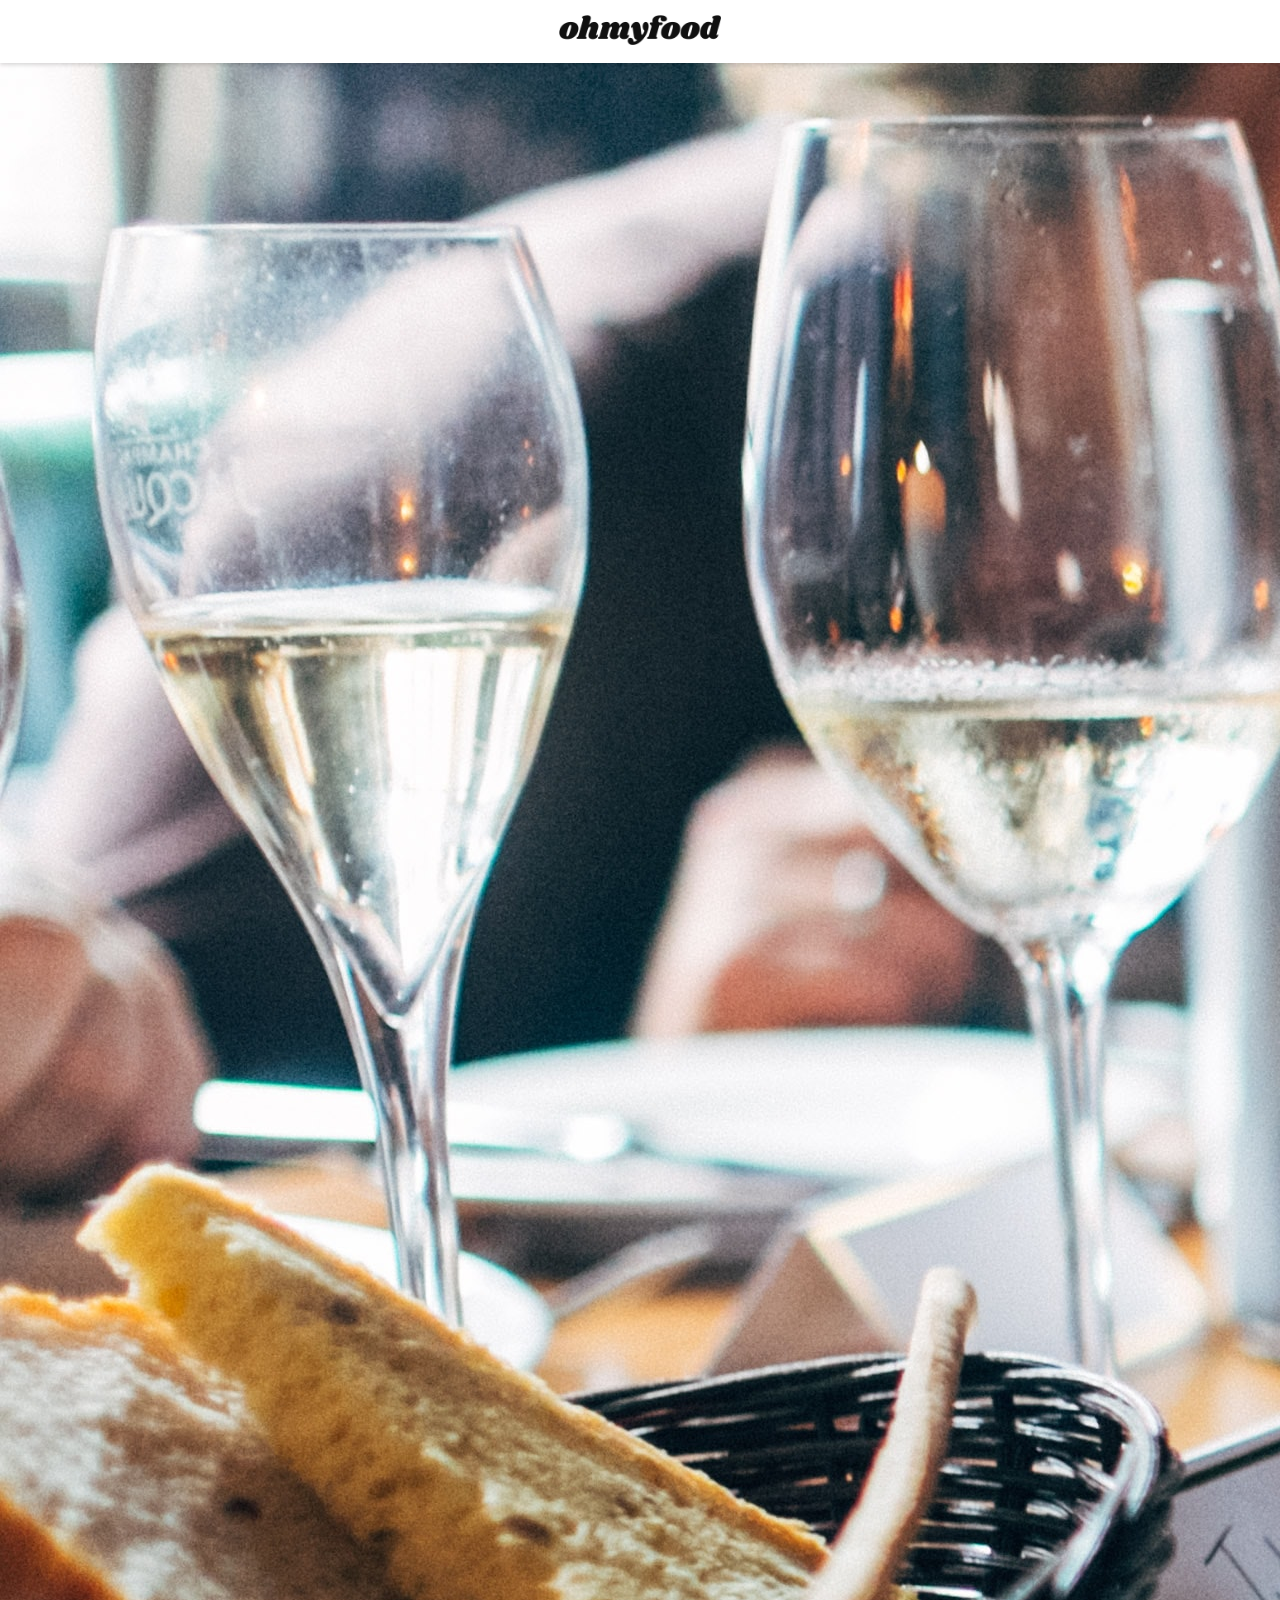
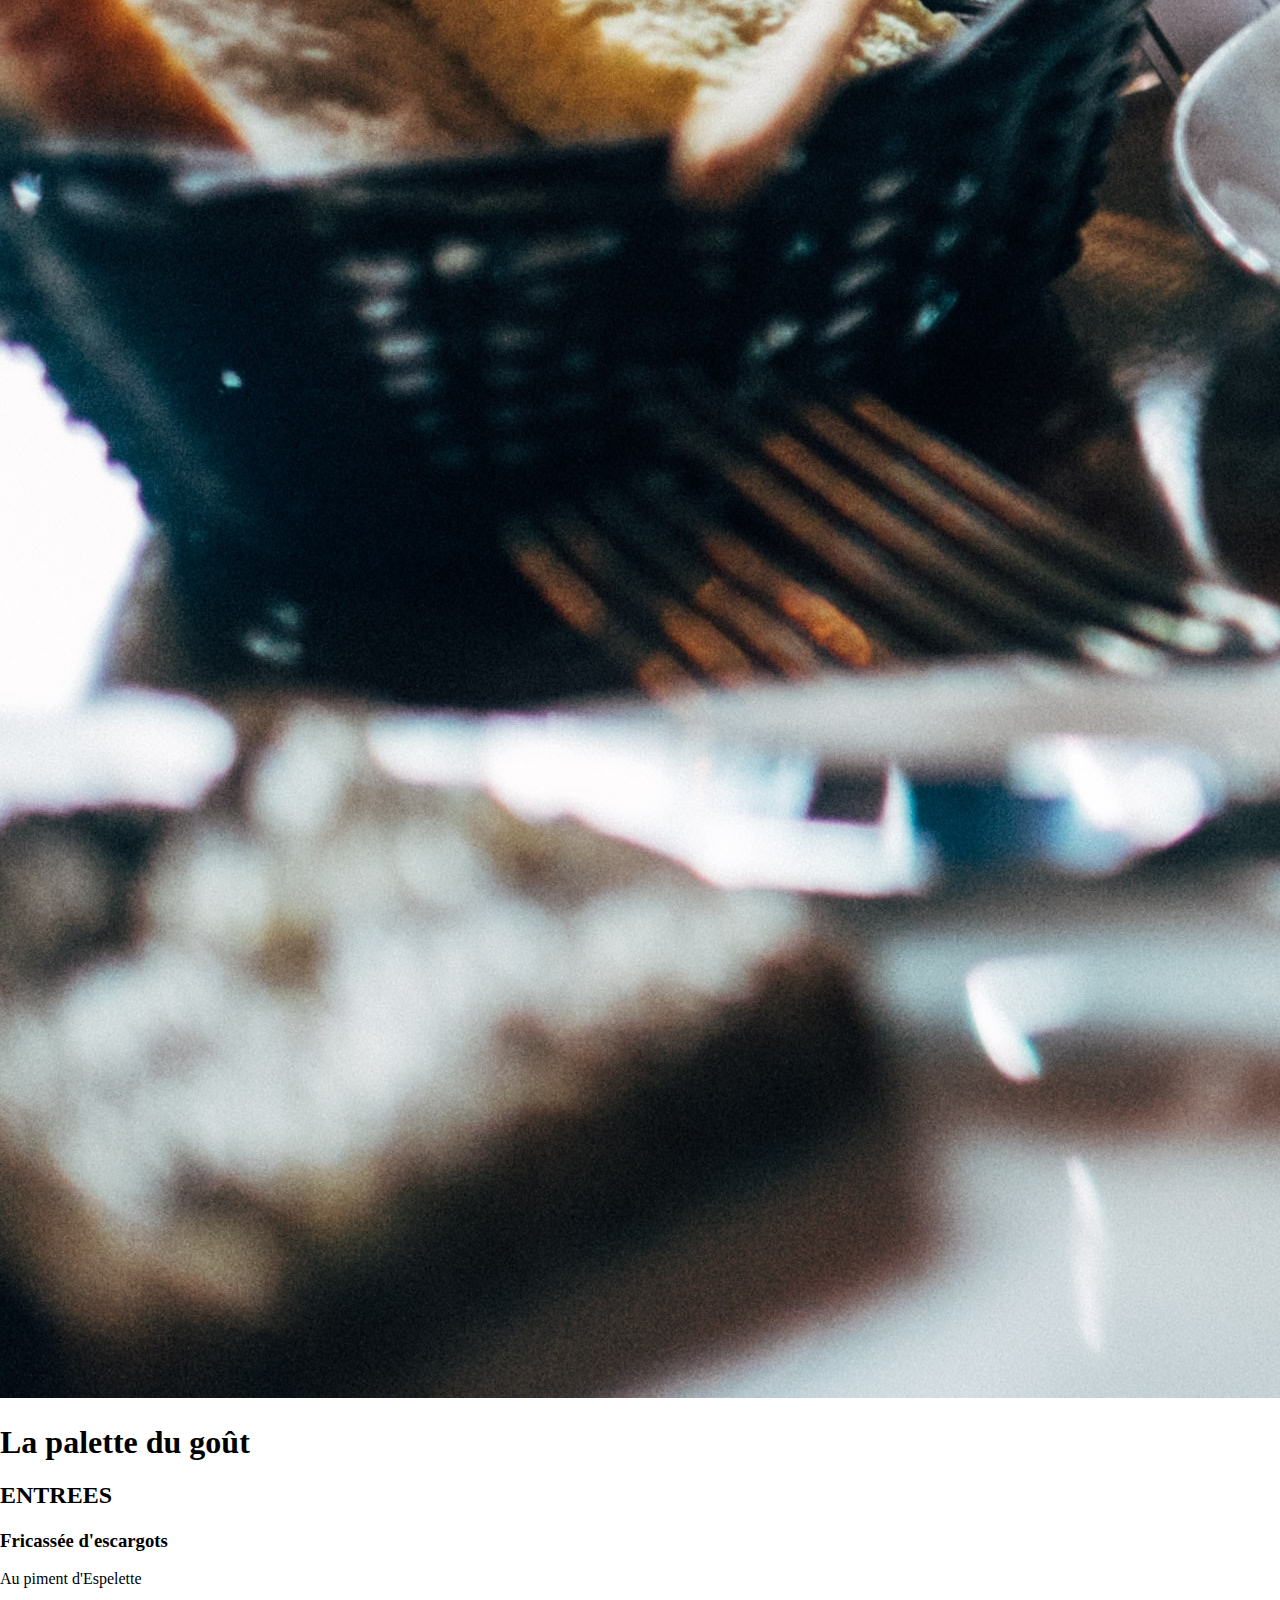
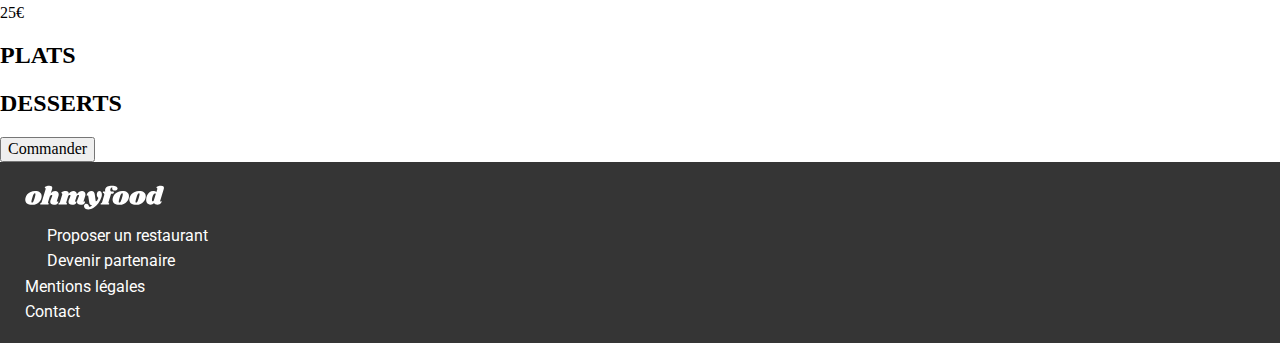
==== menu-1.html @ ca92b1a7 "créé première page du menu.html" ====
<!DOCTYPE html>
<html lang="en">
<head>
    <meta charset="UTF-8">
    <meta name="viewport" content="width=device-width, initial-scale=1.0">
    <title>Menu-La palette du goût</title>
    <link rel="stylesheet" href="Assets/CSS/style.css">
    <link rel="stylesheet" href="https://cdnjs.cloudflare.com/ajax/libs/font-awesome/6.2.1/css/all.min.css"
        integrity="sha512-MV7K8+y+gLIBoVD59lQIYicR65iaqukzvf/nwasF0nqhPay5w/9lJmVM2hMDcnK1OnMGCdVK+iQrJ7lzPJQd1w=="
        crossorigin="anonymous" referrerpolicy="no-referrer" />
        <link rel="preconnect" href="https://fonts.googleapis.com">
        <link rel="preconnect" href="https://fonts.gstatic.com" crossorigin>
        <link href="https://fonts.googleapis.com/css2?family=Shrikhand&display=swap" rel="stylesheet">
        <link rel="preconnect" href="https://fonts.googleapis.com">
        <link rel="preconnect" href="https://fonts.gstatic.com" crossorigin>
        <link href="https://fonts.googleapis.com/css2?family=Roboto:ital,wght@0,100;0,300;0,400;0,500;0,700;0,900;1,100;1,300;1,400;1,500;1,700;1,900&family=Shrikhand&display=swap" rel="stylesheet">
</head>

<body>
    <header class="header__container">
        <a href="index.html" class="header__arrow">
            <i class="fa-solid fa-arrow-left"></i>
        </a>
        <div class="header__logo">
            <img class="header__logo--img" src="Assets/images/logo/ohmyfood.png" alt="Logo du site OhMyFood">
        </div>
        
    </header>
    <main>
        <section class="banner">
            <img class="banner__img" src="Assets/images/restaurants/jay-wennington-N_Y88TWmGwA-unsplash.jpg" alt="photo d'aun plat">
        </section>

        <section class="menu-container">
            <div class="menu__title">
                <h1 class="menu__title--header">La palette du goût</h1>
                
                <div class="menu__title--icon">
                    <label class="article-icon">
                        <input type="checkbox">
                        <i class="fa-regular fa-heart"></i>
                    </label>
                </div>
            </div>

            <div class="menu">
                <div class="headline">
                    <h2 class="headline__title">ENTREES</h2>
                    <div class="headline__underline"></div>
                </div>
                <article class="card">
                    <div class="card__txt">
                        <h3>Fricassée d'escargots</h3>
                        <p>Au piment d'Espelette </p>
                    </div>
                    <div class="card__price">
                        <p>25€</p>
                    </div>
                    <div class="card__show">
                        <i class="fa-solid fa-circle-check"></i>
                    </div>
                </article>
                
            </div>
            <div class="menu">
                <div class="headline">
                    <h2 class="headline__title">PLATS</h2>
                    <div class="headline__underline"></div>
                </div>
            </div>

            <div class="menu">
                <div class="headline">
                    <h2 class="headline__title">DESSERTS</h2>
                    <div class="headline__underline"></div>
                </div>
            </div>

            <button class="menu__button" type="button">
                Commander
            </button>
        </section>
    </main>


    <footer class="footer">
        <img class="footer__img" src="Assets/images/logo/ohmyfood@2x-copy-WHITE.svg" alt="logo du site OhMyFood">
        <ul class="footer__un">
            <li class="footer__list"> 
                <div class="footer__list--icon">
                <i class="fa-solid fa-utensils"></i>
                </div>
                Proposer un restaurant
            </li>

            <li class="footer__list">
                <div class="footer__list--icon">
                <i class="fa-solid fa-handshake-angle"></i>
                </div>
                Devenir partenaire
            </li>
            <li class="footer__list">Mentions légales</li>
            <li class="footer__list"><a class="contact" href="mailto:contact@ohmyfood.com">Contact</a></li>
        </ul>

    </footer>
</body>
</html>
---- Assets/CSS/style.css ----
/*! normalize.css v8.0.1 | MIT License | github.com/necolas/normalize.css */
/* Document
   ========================================================================== */
/**
 * 1. Correct the line height in all browsers.
 * 2. Prevent adjustments of font size after orientation changes in iOS.
 */
html {
  line-height: 1.15; /* 1 */
  -webkit-text-size-adjust: 100%; /* 2 */
}

/* Sections
   ========================================================================== */
/**
 * Remove the margin in all browsers.
 */
body {
  margin: 0;
}

/**
 * Render the `main` element consistently in IE.
 */
main {
  display: block;
}

/**
 * Correct the font size and margin on `h1` elements within `section` and
 * `article` contexts in Chrome, Firefox, and Safari.
 */
h1 {
  font-size: 2em;
  margin: 0.67em 0;
}

/* Grouping content
   ========================================================================== */
/**
 * 1. Add the correct box sizing in Firefox.
 * 2. Show the overflow in Edge and IE.
 */
hr {
  box-sizing: content-box; /* 1 */
  height: 0; /* 1 */
  overflow: visible; /* 2 */
}

/**
 * 1. Correct the inheritance and scaling of font size in all browsers.
 * 2. Correct the odd `em` font sizing in all browsers.
 */
pre {
  font-family: monospace, monospace; /* 1 */
  font-size: 1em; /* 2 */
}

/* Text-level semantics
   ========================================================================== */
/**
 * Remove the gray background on active links in IE 10.
 */
a {
  background-color: transparent;
}

/**
 * 1. Remove the bottom border in Chrome 57-
 * 2. Add the correct text decoration in Chrome, Edge, IE, Opera, and Safari.
 */
abbr[title] {
  border-bottom: none; /* 1 */
  text-decoration: underline; /* 2 */
  -webkit-text-decoration: underline dotted;
          text-decoration: underline dotted; /* 2 */
}

/**
 * Add the correct font weight in Chrome, Edge, and Safari.
 */
b,
strong {
  font-weight: bolder;
}

/**
 * 1. Correct the inheritance and scaling of font size in all browsers.
 * 2. Correct the odd `em` font sizing in all browsers.
 */
code,
kbd,
samp {
  font-family: monospace, monospace; /* 1 */
  font-size: 1em; /* 2 */
}

/**
 * Add the correct font size in all browsers.
 */
small {
  font-size: 80%;
}

/**
 * Prevent `sub` and `sup` elements from affecting the line height in
 * all browsers.
 */
sub,
sup {
  font-size: 75%;
  line-height: 0;
  position: relative;
  vertical-align: baseline;
}

sub {
  bottom: -0.25em;
}

sup {
  top: -0.5em;
}

/* Embedded content
   ========================================================================== */
/**
 * Remove the border on images inside links in IE 10.
 */
img {
  border-style: none;
}

/* Forms
   ========================================================================== */
/**
 * 1. Change the font styles in all browsers.
 * 2. Remove the margin in Firefox and Safari.
 */
button,
input,
optgroup,
select,
textarea {
  font-family: inherit; /* 1 */
  font-size: 100%; /* 1 */
  line-height: 1.15; /* 1 */
  margin: 0; /* 2 */
}

/**
 * Show the overflow in IE.
 * 1. Show the overflow in Edge.
 */
button,
input { /* 1 */
  overflow: visible;
}

/**
 * Remove the inheritance of text transform in Edge, Firefox, and IE.
 * 1. Remove the inheritance of text transform in Firefox.
 */
button,
select { /* 1 */
  text-transform: none;
}

/**
 * Correct the inability to style clickable types in iOS and Safari.
 */
button,
[type=button],
[type=reset],
[type=submit] {
  -webkit-appearance: button;
}

/**
 * Remove the inner border and padding in Firefox.
 */
button::-moz-focus-inner,
[type=button]::-moz-focus-inner,
[type=reset]::-moz-focus-inner,
[type=submit]::-moz-focus-inner {
  border-style: none;
  padding: 0;
}

/**
 * Restore the focus styles unset by the previous rule.
 */
button:-moz-focusring,
[type=button]:-moz-focusring,
[type=reset]:-moz-focusring,
[type=submit]:-moz-focusring {
  outline: 1px dotted ButtonText;
}

/**
 * Correct the padding in Firefox.
 */
fieldset {
  padding: 0.35em 0.75em 0.625em;
}

/**
 * 1. Correct the text wrapping in Edge and IE.
 * 2. Correct the color inheritance from `fieldset` elements in IE.
 * 3. Remove the padding so developers are not caught out when they zero out
 *    `fieldset` elements in all browsers.
 */
legend {
  box-sizing: border-box; /* 1 */
  color: inherit; /* 2 */
  display: table; /* 1 */
  max-width: 100%; /* 1 */
  padding: 0; /* 3 */
  white-space: normal; /* 1 */
}

/**
 * Add the correct vertical alignment in Chrome, Firefox, and Opera.
 */
progress {
  vertical-align: baseline;
}

/**
 * Remove the default vertical scrollbar in IE 10+.
 */
textarea {
  overflow: auto;
}

/**
 * 1. Add the correct box sizing in IE 10.
 * 2. Remove the padding in IE 10.
 */
[type=checkbox],
[type=radio] {
  box-sizing: border-box; /* 1 */
  padding: 0; /* 2 */
}

/**
 * Correct the cursor style of increment and decrement buttons in Chrome.
 */
[type=number]::-webkit-inner-spin-button,
[type=number]::-webkit-outer-spin-button {
  height: auto;
}

/**
 * 1. Correct the odd appearance in Chrome and Safari.
 * 2. Correct the outline style in Safari.
 */
[type=search] {
  -webkit-appearance: textfield; /* 1 */
  outline-offset: -2px; /* 2 */
}

/**
 * Remove the inner padding in Chrome and Safari on macOS.
 */
[type=search]::-webkit-search-decoration {
  -webkit-appearance: none;
}

/**
 * 1. Correct the inability to style clickable types in iOS and Safari.
 * 2. Change font properties to `inherit` in Safari.
 */
::-webkit-file-upload-button {
  -webkit-appearance: button; /* 1 */
  font: inherit; /* 2 */
}

/* Interactive
   ========================================================================== */
/*
 * Add the correct display in Edge, IE 10+, and Firefox.
 */
details {
  display: block;
}

/*
 * Add the correct display in all browsers.
 */
summary {
  display: list-item;
}

/* Misc
   ========================================================================== */
/**
 * Add the correct display in IE 10+.
 */
template {
  display: none;
}

/**
 * Add the correct display in IE 10.
 */
[hidden] {
  display: none;
}

/*couleurs du site */
.header__container {
  box-shadow: 0px 2px 4px 0px rgba(0, 0, 0, 0.15);
  position: relative;
  width: 100%;
  height: 63px;
  z-index: 1;
}

.header__logo {
  text-align: center;
}
.header__logo--img {
  width: 162px;
  height: 30px;
  padding: 10px;
  margin-top: 5px;
}

.reservation {
  display: flex;
  flex-direction: column;
  align-items: center;
  text-align: center;
  font-family: "Roboto", sans-serif;
  background-color: #F6F6F6;
  padding: 20px 15px 50px 15px;
}
.reservation__title {
  font-size: 24px;
  margin: 20px 0px 0px 0px;
}
.reservation__subtitle {
  font-size: 18px;
  font-weight: 300;
  margin: 10px 0px 20px 0px;
}
.reservation__button {
  width: 218px;
  height: 50px;
  border-radius: 25px;
  border: none;
  background: linear-gradient(to bottom, #FF79DA, #9356DC);
  color: #FFFFFF;
  filter: drop-shadow(0px 3px 15px rgba(0, 0, 0, 0.15));
}
.reservation__button:hover {
  filter: brightness(110%);
}

.fonctionnement {
  font-family: "Roboto", sans-serif;
  margin: 50px 0px;
  padding: 0px 20px;
}
.fonctionnement__choice {
  display: flex;
  flex-direction: column;
  align-items: center;
  gap: 25px;
}

.fonctionnement__menu {
  display: flex;
  padding-left: 35px;
  align-items: center;
  position: relative;
  width: 90%;
  height: 72.38px;
  background-color: #F6F6F6;
  border-radius: 20px;
  gap: 30px;
  filter: drop-shadow(0px 3px 15px rgba(0, 0, 0, 0.15));
}
.fonctionnement__menu--nb {
  background-color: #9356DC;
  color: #FFFFFF;
  width: 24px;
  height: 24px;
  display: flex;
  justify-content: center;
  align-items: center;
  border-radius: 50%;
  font-size: 14.18px;
  font-weight: 500;
  position: absolute;
  left: -10px;
}
.fonctionnement__menu--icon {
  color: #7E7E7E;
}
.fonctionnement__menu--icon:hover {
  color: #9356DC;
}
.fonctionnement__menu--text {
  font-weight: 500;
}

.restaurants {
  font-family: "Roboto", sans-serif;
  background-color: #F6F6F6;
  padding: 40px 20px;
}
.restaurants__container {
  display: flex;
  flex-direction: column;
  gap: 18px;
}
.restaurants__link {
  text-decoration: none;
  color: #101010;
  position: relative;
}
.restaurants__link--article {
  display: flex;
  flex-direction: column;
}

.article-new {
  position: absolute;
  display: flex;
  justify-content: center;
  align-items: center;
  background-color: #99E2D0;
  color: #008766;
  border-radius: 2px;
  width: 80px;
  height: 29px;
  top: 15px;
  right: 15px;
  font-size: 14px;
  font-weight: 500;
}

.hide {
  display: none;
}

.article-img {
  -o-object-fit: cover;
     object-fit: cover;
  width: 100%;
  height: 187px;
  border-radius: 20px 20px 0px 0px;
}

.article__container {
  background-color: #FFFFFF;
  display: flex;
  justify-content: space-between;
  align-items: center;
  border-radius: 0px 0px 20px 20px;
  padding: 10px;
}

.article--txt {
  font-size: 17px;
  font-weight: 300;
  margin: 7px 0px;
}

.article--title {
  margin: 7px 0px;
  font-size: 18px;
}

input[type=checkbox] {
  display: none;
}

.article-icon {
  position: absolute;
  right: 25px;
  font-size: 22px;
}

.fa-heart, input {
  cursor: pointer;
  position: absolute;
  right: 5px;
}

:checked + .fa-heart {
  font-weight: bold;
  background: -webkit-linear-gradient(#9356DC, #FF79DA);
  -webkit-background-clip: text;
  -webkit-text-fill-color: transparent;
}

.footer {
  display: flex;
  flex-direction: column;
  gap: 16px;
  background-color: #353535;
  padding: 22px 25px;
}
.footer__list {
  display: flex;
  align-items: center;
  gap: 11px;
  color: #FFFFFF;
  font-family: "Roboto", sans-serif;
  font-weight: 400;
}
.footer__list--icon {
  font-size: 14px;
  width: 11px;
  height: 13px;
}
.footer__un {
  padding: 0;
  margin: 0;
  display: flex;
  flex-direction: column;
  gap: 7px;
}

.footer__img {
  width: 139px;
  height: 27px;
  color: #FFFFFF;
}

.contact {
  color: #FFFFFF;
  text-decoration: none;
}

.search-bar {
  display: flex;
  justify-content: center;
  align-items: center;
  background-color: #EAEAEA;
  height: 50px;
  gap: 15px;
  box-shadow: 0px 4px 4px 0px rgba(0, 0, 0, 0.251);
  position: relative;
}
.search-bar__text {
  text-align: center;
  color: #353535;
  background-color: #EAEAEA;
  font-family: "Roboto", sans-serif;
  font-weight: 500;
}
.search-bar__icon {
  color: #353535;
}/*# sourceMappingURL=style.css.map */
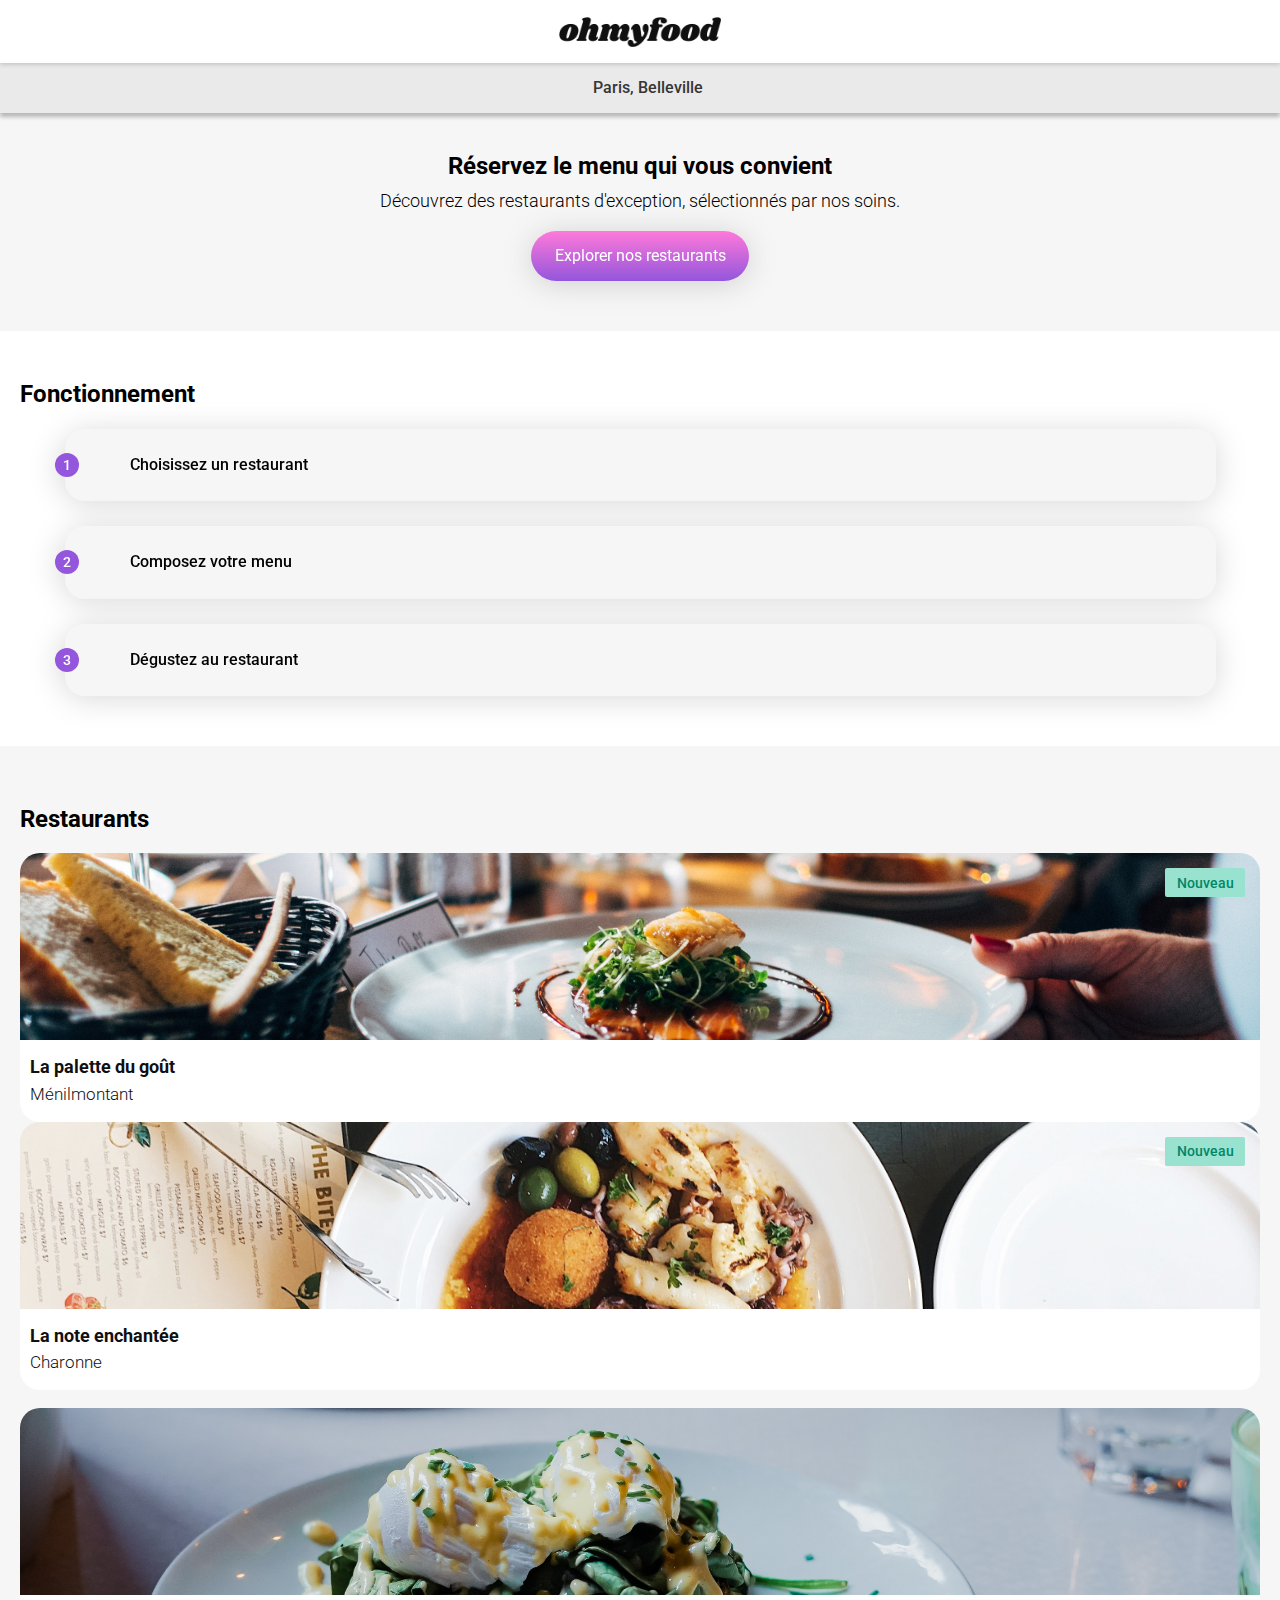
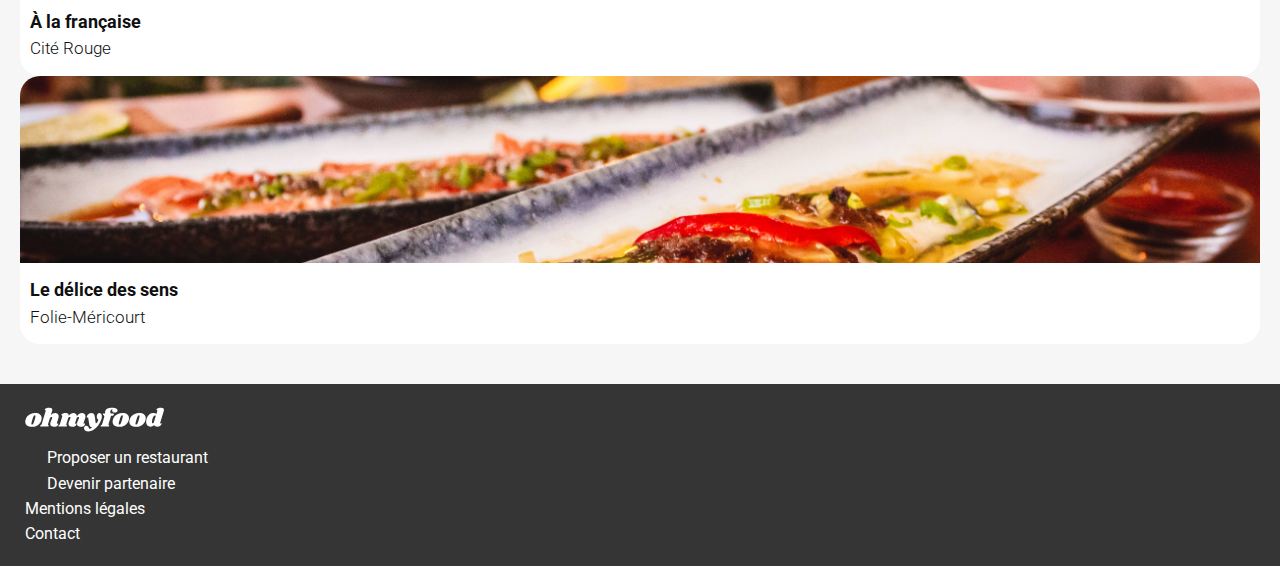
==== commit 8d348fcb: "ajout de deux classes row en anticipation pour la version desktop" ====
--- a/menu-1.html
+++ b/menu-1.html
@@ -3,7 +3,7 @@
 <head>
     <meta charset="UTF-8">
     <meta name="viewport" content="width=device-width, initial-scale=1.0">
-    <title>Menu-La palette du goût</title>
+    <title>OhMyFood</title>
     <link rel="stylesheet" href="Assets/CSS/style.css">
     <link rel="stylesheet" href="https://cdnjs.cloudflare.com/ajax/libs/font-awesome/6.2.1/css/all.min.css"
         integrity="sha512-MV7K8+y+gLIBoVD59lQIYicR65iaqukzvf/nwasF0nqhPay5w/9lJmVM2hMDcnK1OnMGCdVK+iQrJ7lzPJQd1w=="
@@ -16,93 +16,190 @@
         <link href="https://fonts.googleapis.com/css2?family=Roboto:ital,wght@0,100;0,300;0,400;0,500;0,700;0,900;1,100;1,300;1,400;1,500;1,700;1,900&family=Shrikhand&display=swap" rel="stylesheet">
 </head>
 
+
 <body>
-    <header class="header__container">
-        <a href="index.html" class="header__arrow">
-            <i class="fa-solid fa-arrow-left"></i>
-        </a>
-        <div class="header__logo">
-            <img class="header__logo--img" src="Assets/images/logo/ohmyfood.png" alt="Logo du site OhMyFood">
-        </div>
-        
-    </header>
-    <main>
-        <section class="banner">
-            <img class="banner__img" src="Assets/images/restaurants/jay-wennington-N_Y88TWmGwA-unsplash.jpg" alt="photo d'aun plat">
-        </section>
-
-        <section class="menu-container">
-            <div class="menu__title">
-                <h1 class="menu__title--header">La palette du goût</h1>
-                
-                <div class="menu__title--icon">
-                    <label class="article-icon">
-                        <input type="checkbox">
-                        <i class="fa-regular fa-heart"></i>
-                    </label>
+    <div class="main-container">
+        <header class="header__container">
+            <div class="header__logo">
+                <img class="header__logo--img" src="Assets/images/logo/ohmyfood.png" alt="Logo du site OhMyFood">
+            </div>
+        </header>
+
+        <main>
+            <section class="search-bar">
+                <div class="search-bar__icon">
+                    <i class="fa-solid fa-location-dot"></i>
                 </div>
-            </div>
-
-            <div class="menu">
-                <div class="headline">
-                    <h2 class="headline__title">ENTREES</h2>
-                    <div class="headline__underline"></div>
+                <p class="search-bar__text">Paris, Belleville</p>
+            </section>
+
+            <section class="reservation">
+                <h1 class="reservation__title">
+                    Réservez le menu qui vous convient
+                </h1>
+                <p class="reservation__subtitle">
+                    Découvrez des restaurants d'exception, sélectionnés par nos soins.
+                </p>
+                <button class="reservation__button" type="button">
+                    Explorer nos restaurants
+                </button>
+
+            </section>
+
+            <section class="fonctionnement">
+                <h2 class="fonctionnement__title">
+                    Fonctionnement
+                </h2>
+                <div class="fonctionnement__choice">
+                    <div class="fonctionnement__menu">
+                        <div class="fonctionnement__menu--nb">1</div>
+                        <div class="fonctionnement__menu--icon">
+                            <i class="fa-solid fa-mobile-screen-button"></i>
+                        </div>
+                        <p class="fonctionnement__menu--text">
+                            Choisissez un restaurant
+                        </p>
+
+                    </div>
+                    
+                    <div class="fonctionnement__menu">
+                        <div class="fonctionnement__menu--nb">2</div>
+                        <div class="fonctionnement__menu--icon">
+                            <i class="fa-solid fa-list-ul"></i>
+                        </div>
+                        <p class="fonctionnement__menu--text">
+                            Composez votre menu
+                        </p>
+
+                    </div>
+
+                    <div class="fonctionnement__menu">
+                        <div class="fonctionnement__menu--nb">3</div>
+                        <div class="fonctionnement__menu--icon">
+                            <i class="fa-solid fa-store"></i>
+                        </div>
+                        <p class="fonctionnement__menu--text">
+                            Dégustez au restaurant
+                        </p>
+
+                    </div>
                 </div>
-                <article class="card">
-                    <div class="card__txt">
-                        <h3>Fricassée d'escargots</h3>
-                        <p>Au piment d'Espelette </p>
-                    </div>
-                    <div class="card__price">
-                        <p>25€</p>
-                    </div>
-                    <div class="card__show">
-                        <i class="fa-solid fa-circle-check"></i>
-                    </div>
-                </article>
-                
-            </div>
-            <div class="menu">
-                <div class="headline">
-                    <h2 class="headline__title">PLATS</h2>
-                    <div class="headline__underline"></div>
+
+            </section>
+
+            <section class="restaurants">
+                <h2 class="restaurants__title">
+                    Restaurants
+                </h2>
+                <div class="restaurants__container">
+                    <div class="row1">
+                        <a href="restaurants/menu-1.html" class="restaurants__link">
+                            <article class="restaurants__link--article">
+                                <div class="article-new">
+                                    <p>Nouveau</p>
+                                </div>
+                                <img class="article-img" src="Assets/images/restaurants/jay-wennington-N_Y88TWmGwA-unsplash.jpg" alt="image d'un plat">
+                                <div class="article__container">
+                                    <div class="article-content">
+                                        <h3 class="article--title">La palette du goût</h3>
+                                        <p class="article--txt">Ménilmontant</p>
+                                    </div>
+                                    <label class="article-icon">
+                                        <input type="checkbox">
+                                        <i class="fa-regular fa-heart"></i>
+                                    </label>
+                                    
+                                </div>
+                            </article>
+                        </a>
+
+                        <a href="restaurants/menu-2.html" class="restaurants__link">
+                            <article class="restaurants__link--article">
+                                <div class="article-new">
+                                    <p>Nouveau</p>
+                                </div>
+                                <img class="article-img" src="Assets/images/restaurants/stil-u2Lp8tXIcjw-unsplash.jpg" alt="image d'un plat">
+                                <div class="article__container">
+                                    <div class="article-content">
+                                        <h3 class="article--title">La note enchantée</h3>
+                                        <p class="article--txt">Charonne</p>
+                                    </div>
+                                    <label class="article-icon">
+                                        <input type="checkbox">
+                                        <i class="fa-regular fa-heart"></i>
+                                    </label>
+                                </div>
+                            </article>
+                        </a>
+
+                    </div>
+
+                    <div class="row2">
+                        <a href="restaurants/menu-3.html" class="restaurants__link">
+                            <article class="restaurants__link--article">
+                                <div class="article-new hide">
+                                    <p>Nouveau</p>
+                                </div>
+                                <img class="article-img" src="Assets/images/restaurants/toa-heftiba-DQKerTsQwi0-unsplash.jpg" alt="image d'un plat">
+                                <div class="article__container">
+                                    <div class="article-content">
+                                        <h3 class="article--title">À la française</h3>
+                                        <p class="article--txt">Cité Rouge</p>
+                                    </div>
+                                    <label class="article-icon">
+                                        <input type="checkbox">
+                                        <i class="fa-regular fa-heart"></i>
+                                    </label>
+                                </div>
+                            </article>
+                        </a>
+
+                        <a href="restaurants/menu-4.html" class="restaurants__link">
+                            <article class="restaurants__link--article">
+                                <div class="article-new hide">
+                                    <p>Nouveau</p>
+                                </div>
+                                <img class="article-img" src="Assets/images/restaurants/louis-hansel-shotsoflouis-qNBGVyOCY8Q-unsplash.jpg" alt="image d'un plat">
+                                <div class="article__container">
+                                    <div class="article-content">
+                                        <h3 class="article--title">Le délice des sens</h3>
+                                        <p class="article--txt">Folie-Méricourt</p>
+                                    </div>
+                                    <label class="article-icon">
+                                        <input type="checkbox">
+                                        <i class="fa-regular fa-heart"></i>
+                                    </label>
+                                </div>
+                            </article>
+                        </a>
+                    </div>
                 </div>
-            </div>
-
-            <div class="menu">
-                <div class="headline">
-                    <h2 class="headline__title">DESSERTS</h2>
-                    <div class="headline__underline"></div>
-                </div>
-            </div>
-
-            <button class="menu__button" type="button">
-                Commander
-            </button>
-        </section>
-    </main>
-
-
-    <footer class="footer">
-        <img class="footer__img" src="Assets/images/logo/ohmyfood@2x-copy-WHITE.svg" alt="logo du site OhMyFood">
-        <ul class="footer__un">
-            <li class="footer__list"> 
-                <div class="footer__list--icon">
-                <i class="fa-solid fa-utensils"></i>
-                </div>
-                Proposer un restaurant
-            </li>
-
-            <li class="footer__list">
-                <div class="footer__list--icon">
-                <i class="fa-solid fa-handshake-angle"></i>
-                </div>
-                Devenir partenaire
-            </li>
-            <li class="footer__list">Mentions légales</li>
-            <li class="footer__list"><a class="contact" href="mailto:contact@ohmyfood.com">Contact</a></li>
-        </ul>
-
-    </footer>
+
+            </section>
+
+        </main>
+
+        <footer class="footer">
+            <img class="footer__img" src="Assets/images/logo/ohmyfood@2x-copy-WHITE.svg" alt="logo du site OhMyFood">
+            <ul class="footer__un">
+                <li class="footer__list"> 
+                    <div class="footer__list--icon">
+                    <i class="fa-solid fa-utensils"></i>
+                    </div>
+                    Proposer un restaurant
+                </li>
+
+                <li class="footer__list">
+                    <div class="footer__list--icon">
+                    <i class="fa-solid fa-handshake-angle"></i>
+                    </div>
+                    Devenir partenaire
+                </li>
+                <li class="footer__list">Mentions légales</li>
+                <li class="footer__list"><a class="contact" href="mailto:contact@ohmyfood.com">Contact</a></li>
+            </ul>
+
+        </footer>
+    </div>
 </body>
 </html>--- a/Assets/CSS/style.css
+++ b/Assets/CSS/style.css
@@ -555,4 +555,65 @@
 }
 .search-bar__icon {
   color: #353535;
+}
+
+.header__container {
+  display: flex;
+  justify-content: center;
+  align-items: center;
+  position: relative;
+  width: 100%;
+  height: 63px;
+}
+.header__container__logo {
+  text-align: center;
+}
+.header__container__logo--img {
+  width: 162px;
+  height: 30px;
+  padding: 10px;
+  margin-top: 5px;
+}
+
+.header__arrow {
+  position: absolute;
+  left: 17px;
+  color: #353535;
+  font-size: 16px;
+}
+
+.banner__img {
+  width: 100%;
+  height: 275px;
+  position: relative;
+}
+
+.menu-container {
+  background-color: #F6F6F6;
+  border-radius: 40px 40px 0px 0px;
+  top: -45px;
+  position: relative;
+}
+
+.menu__title {
+  display: flex;
+  align-items: center;
+  margin-left: 20px;
+  padding-top: 20px;
+}
+.menu__title--header {
+  font-family: "Shrikhand", sans-serif;
+  font-weight: 400;
+  font-size: 28px;
+}
+
+.menu__button {
+  text-align: center;
+  width: 186px;
+  height: 50px;
+  border-radius: 25px;
+  border: none;
+  background: linear-gradient(to bottom, #FF79DA, #9356DC);
+  color: #FFFFFF;
+  filter: drop-shadow(0px 3px 15px rgba(0, 0, 0, 0.15));
 }/*# sourceMappingURL=style.css.map */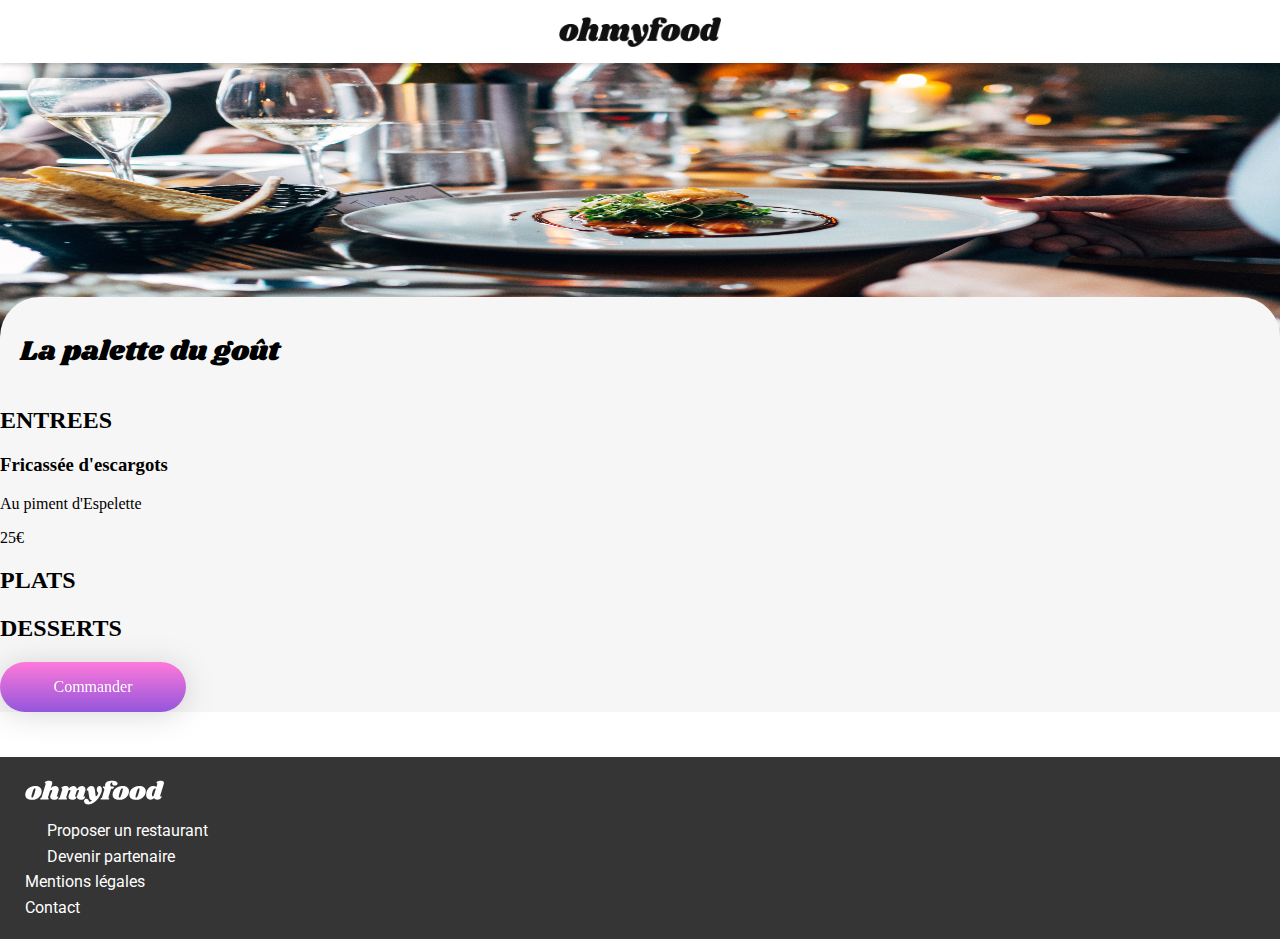
==== commit 23f02e6a: "retour à version précédente car erreur" ====
--- a/menu-1.html
+++ b/menu-1.html
@@ -3,8 +3,8 @@
 <head>
     <meta charset="UTF-8">
     <meta name="viewport" content="width=device-width, initial-scale=1.0">
-    <title>OhMyFood</title>
-    <link rel="stylesheet" href="Assets/CSS/style.css">
+    <title>Menu-La palette du goût</title>
+    <link rel="stylesheet" href="../Assets/CSS/style.css">
     <link rel="stylesheet" href="https://cdnjs.cloudflare.com/ajax/libs/font-awesome/6.2.1/css/all.min.css"
         integrity="sha512-MV7K8+y+gLIBoVD59lQIYicR65iaqukzvf/nwasF0nqhPay5w/9lJmVM2hMDcnK1OnMGCdVK+iQrJ7lzPJQd1w=="
         crossorigin="anonymous" referrerpolicy="no-referrer" />
@@ -16,190 +16,93 @@
         <link href="https://fonts.googleapis.com/css2?family=Roboto:ital,wght@0,100;0,300;0,400;0,500;0,700;0,900;1,100;1,300;1,400;1,500;1,700;1,900&family=Shrikhand&display=swap" rel="stylesheet">
 </head>
 
+<body>
+    <header class="header__container">
+        <a href="index.html" class="header__arrow">
+            <i class="fa-solid fa-arrow-left"></i>
+        </a>
+        <div class="header__logo">
+            <img class="header__logo--img" src="Assets/images/logo/ohmyfood.png" alt="Logo du site OhMyFood">
+        </div>
+        
+    </header>
+    <main>
+        <section class="banner">
+            <img class="banner__img" src="Assets/images/restaurants/jay-wennington-N_Y88TWmGwA-unsplash.jpg" alt="photo d'aun plat">
+        </section>
 
-<body>
-    <div class="main-container">
-        <header class="header__container">
-            <div class="header__logo">
-                <img class="header__logo--img" src="Assets/images/logo/ohmyfood.png" alt="Logo du site OhMyFood">
+        <section class="menu-container">
+            <div class="menu__title">
+                <h1 class="menu__title--header">La palette du goût</h1>
+                
+                <div class="menu__title--icon">
+                    <label class="article-icon">
+                        <input type="checkbox">
+                        <i class="fa-regular fa-heart"></i>
+                    </label>
+                </div>
             </div>
-        </header>
 
-        <main>
-            <section class="search-bar">
-                <div class="search-bar__icon">
-                    <i class="fa-solid fa-location-dot"></i>
+            <div class="menu">
+                <div class="headline">
+                    <h2 class="headline__title">ENTREES</h2>
+                    <div class="headline__underline"></div>
                 </div>
-                <p class="search-bar__text">Paris, Belleville</p>
-            </section>
+                <article class="card">
+                    <div class="card__txt">
+                        <h3>Fricassée d'escargots</h3>
+                        <p>Au piment d'Espelette </p>
+                    </div>
+                    <div class="card__price">
+                        <p>25€</p>
+                    </div>
+                    <div class="card__show">
+                        <i class="fa-solid fa-circle-check"></i>
+                    </div>
+                </article>
+                
+            </div>
+            <div class="menu">
+                <div class="headline">
+                    <h2 class="headline__title">PLATS</h2>
+                    <div class="headline__underline"></div>
+                </div>
+            </div>
 
-            <section class="reservation">
-                <h1 class="reservation__title">
-                    Réservez le menu qui vous convient
-                </h1>
-                <p class="reservation__subtitle">
-                    Découvrez des restaurants d'exception, sélectionnés par nos soins.
-                </p>
-                <button class="reservation__button" type="button">
-                    Explorer nos restaurants
-                </button>
+            <div class="menu">
+                <div class="headline">
+                    <h2 class="headline__title">DESSERTS</h2>
+                    <div class="headline__underline"></div>
+                </div>
+            </div>
 
-            </section>
+            <button class="menu__button" type="button">
+                Commander
+            </button>
+        </section>
+    </main>
 
-            <section class="fonctionnement">
-                <h2 class="fonctionnement__title">
-                    Fonctionnement
-                </h2>
-                <div class="fonctionnement__choice">
-                    <div class="fonctionnement__menu">
-                        <div class="fonctionnement__menu--nb">1</div>
-                        <div class="fonctionnement__menu--icon">
-                            <i class="fa-solid fa-mobile-screen-button"></i>
-                        </div>
-                        <p class="fonctionnement__menu--text">
-                            Choisissez un restaurant
-                        </p>
 
-                    </div>
-                    
-                    <div class="fonctionnement__menu">
-                        <div class="fonctionnement__menu--nb">2</div>
-                        <div class="fonctionnement__menu--icon">
-                            <i class="fa-solid fa-list-ul"></i>
-                        </div>
-                        <p class="fonctionnement__menu--text">
-                            Composez votre menu
-                        </p>
+    <footer class="footer">
+        <img class="footer__img" src="Assets/images/logo/ohmyfood@2x-copy-WHITE.svg" alt="logo du site OhMyFood">
+        <ul class="footer__un">
+            <li class="footer__list"> 
+                <div class="footer__list--icon">
+                <i class="fa-solid fa-utensils"></i>
+                </div>
+                Proposer un restaurant
+            </li>
 
-                    </div>
+            <li class="footer__list">
+                <div class="footer__list--icon">
+                <i class="fa-solid fa-handshake-angle"></i>
+                </div>
+                Devenir partenaire
+            </li>
+            <li class="footer__list">Mentions légales</li>
+            <li class="footer__list"><a class="contact" href="mailto:contact@ohmyfood.com">Contact</a></li>
+        </ul>
 
-                    <div class="fonctionnement__menu">
-                        <div class="fonctionnement__menu--nb">3</div>
-                        <div class="fonctionnement__menu--icon">
-                            <i class="fa-solid fa-store"></i>
-                        </div>
-                        <p class="fonctionnement__menu--text">
-                            Dégustez au restaurant
-                        </p>
-
-                    </div>
-                </div>
-
-            </section>
-
-            <section class="restaurants">
-                <h2 class="restaurants__title">
-                    Restaurants
-                </h2>
-                <div class="restaurants__container">
-                    <div class="row1">
-                        <a href="restaurants/menu-1.html" class="restaurants__link">
-                            <article class="restaurants__link--article">
-                                <div class="article-new">
-                                    <p>Nouveau</p>
-                                </div>
-                                <img class="article-img" src="Assets/images/restaurants/jay-wennington-N_Y88TWmGwA-unsplash.jpg" alt="image d'un plat">
-                                <div class="article__container">
-                                    <div class="article-content">
-                                        <h3 class="article--title">La palette du goût</h3>
-                                        <p class="article--txt">Ménilmontant</p>
-                                    </div>
-                                    <label class="article-icon">
-                                        <input type="checkbox">
-                                        <i class="fa-regular fa-heart"></i>
-                                    </label>
-                                    
-                                </div>
-                            </article>
-                        </a>
-
-                        <a href="restaurants/menu-2.html" class="restaurants__link">
-                            <article class="restaurants__link--article">
-                                <div class="article-new">
-                                    <p>Nouveau</p>
-                                </div>
-                                <img class="article-img" src="Assets/images/restaurants/stil-u2Lp8tXIcjw-unsplash.jpg" alt="image d'un plat">
-                                <div class="article__container">
-                                    <div class="article-content">
-                                        <h3 class="article--title">La note enchantée</h3>
-                                        <p class="article--txt">Charonne</p>
-                                    </div>
-                                    <label class="article-icon">
-                                        <input type="checkbox">
-                                        <i class="fa-regular fa-heart"></i>
-                                    </label>
-                                </div>
-                            </article>
-                        </a>
-
-                    </div>
-
-                    <div class="row2">
-                        <a href="restaurants/menu-3.html" class="restaurants__link">
-                            <article class="restaurants__link--article">
-                                <div class="article-new hide">
-                                    <p>Nouveau</p>
-                                </div>
-                                <img class="article-img" src="Assets/images/restaurants/toa-heftiba-DQKerTsQwi0-unsplash.jpg" alt="image d'un plat">
-                                <div class="article__container">
-                                    <div class="article-content">
-                                        <h3 class="article--title">À la française</h3>
-                                        <p class="article--txt">Cité Rouge</p>
-                                    </div>
-                                    <label class="article-icon">
-                                        <input type="checkbox">
-                                        <i class="fa-regular fa-heart"></i>
-                                    </label>
-                                </div>
-                            </article>
-                        </a>
-
-                        <a href="restaurants/menu-4.html" class="restaurants__link">
-                            <article class="restaurants__link--article">
-                                <div class="article-new hide">
-                                    <p>Nouveau</p>
-                                </div>
-                                <img class="article-img" src="Assets/images/restaurants/louis-hansel-shotsoflouis-qNBGVyOCY8Q-unsplash.jpg" alt="image d'un plat">
-                                <div class="article__container">
-                                    <div class="article-content">
-                                        <h3 class="article--title">Le délice des sens</h3>
-                                        <p class="article--txt">Folie-Méricourt</p>
-                                    </div>
-                                    <label class="article-icon">
-                                        <input type="checkbox">
-                                        <i class="fa-regular fa-heart"></i>
-                                    </label>
-                                </div>
-                            </article>
-                        </a>
-                    </div>
-                </div>
-
-            </section>
-
-        </main>
-
-        <footer class="footer">
-            <img class="footer__img" src="Assets/images/logo/ohmyfood@2x-copy-WHITE.svg" alt="logo du site OhMyFood">
-            <ul class="footer__un">
-                <li class="footer__list"> 
-                    <div class="footer__list--icon">
-                    <i class="fa-solid fa-utensils"></i>
-                    </div>
-                    Proposer un restaurant
-                </li>
-
-                <li class="footer__list">
-                    <div class="footer__list--icon">
-                    <i class="fa-solid fa-handshake-angle"></i>
-                    </div>
-                    Devenir partenaire
-                </li>
-                <li class="footer__list">Mentions légales</li>
-                <li class="footer__list"><a class="contact" href="mailto:contact@ohmyfood.com">Contact</a></li>
-            </ul>
-
-        </footer>
-    </div>
+    </footer>
 </body>
 </html>